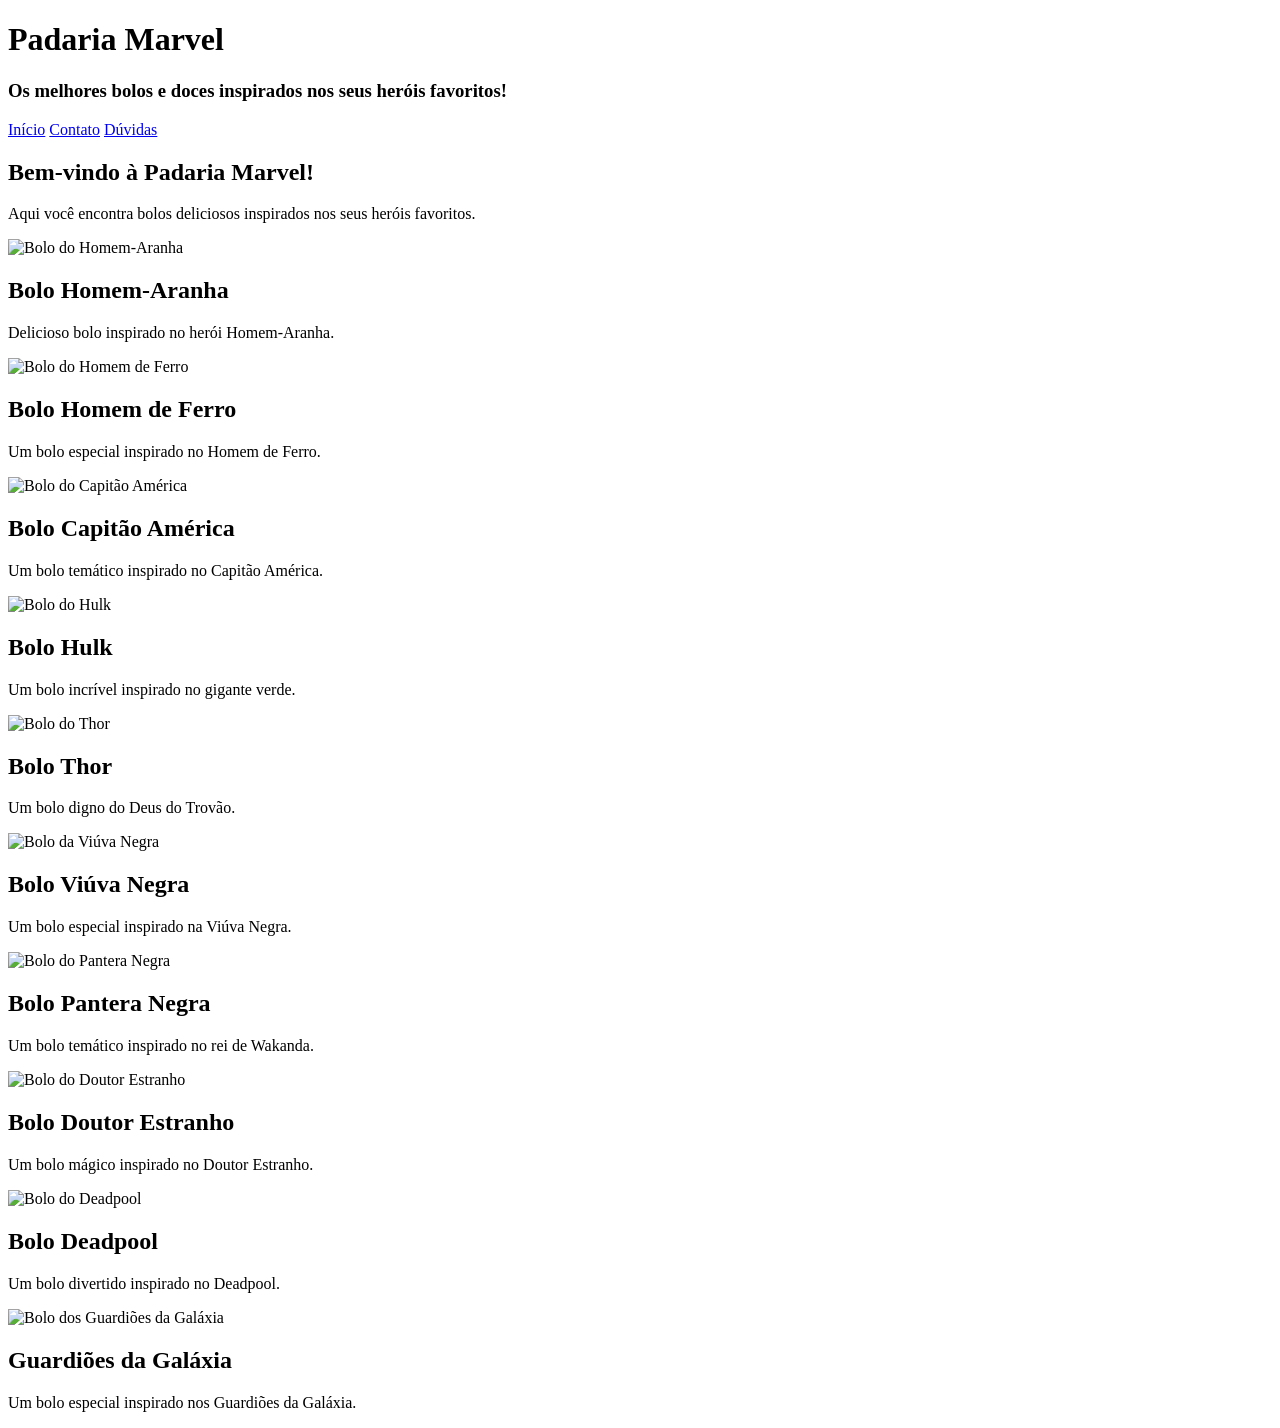
==== index.html @ 707b171e "Criando estrutura HTML" ====
<!DOCTYPE html>
<html lang="pt-br">


<head>
    <meta charset="UTF-8">
    <meta name="viewport" content="width=device-width, initial-scale=1.0">
    <title>Padaria Marvel</title>
    <link rel="stylesheet" href="style.css">
</head>


<body>


    <header>
        <h1>Padaria Marvel</h1>


        <h3>Os melhores bolos e doces inspirados nos seus heróis favoritos!</h3>


        <nav>
            <a href="index.html">Início</a>
            <a href="contato.html">Contato</a>
            <a href="duvidas.html">Dúvidas</a>
        </nav>
    </header>


    <main>


        <section id="sobre">
            <h2>Bem-vindo à Padaria Marvel!</h2>
            <p>
                Aqui você encontra bolos deliciosos inspirados
                nos seus heróis favoritos.
            </p>
        </section>


        <section id="produtos">


            <article class="card">
                <img src="1727292262514.webp" alt="Bolo do Homem-Aranha" title="Bolo do Homem-Aranha">
                <h2>Bolo Homem-Aranha</h2>
                <p>Delicioso bolo inspirado no herói Homem-Aranha.</p>
               
            </article>


            <article class="card">
                <img src="D_NQ_NP_689071-MLB108433237011_032026-O.webp" alt="Bolo do Homem de Ferro" title="Bolo do Homem de Ferro">
                <h2>Bolo Homem de Ferro</h2>
                <p>Um bolo especial inspirado no Homem de Ferro.</p>
               
            </article>


            <article class="card">
                <img src="foto-5-scaled.jpg" alt="Bolo do Capitão América" title="Bolo do Capitão América">
                <h2>Bolo Capitão América</h2>
                <p>Um bolo temático inspirado no Capitão América.</p>
               
            </article>


            <article class="card">
                <img src="1738588588593.webp" alt="Bolo do Hulk" title="Bolo do Hulk">
                <h2>Bolo Hulk</h2>
                <p>Um bolo incrível inspirado no gigante verde.</p>
               
            </article>


            <article class="card">
                <img src="images.jpg" alt="Bolo do Thor" title="Bolo do Thor">
                <h2>Bolo Thor</h2>
                <p>Um bolo digno do Deus do Trovão.</p>
             
            </article>


            <article class="card">
                <img src="images (1).jpg" alt="Bolo da Viúva Negra" title="Bolo da Viúva Negra">
                <h2>Bolo Viúva Negra</h2>
                <p>Um bolo especial inspirado na Viúva Negra.</p>
           
            </article>


            <article class="card">
                <img src="66f97f5c1faee3e176f2606da4690d90.jpg" alt="Bolo do Pantera Negra" title="Bolo do Pantera Negra">
                <h2>Bolo Pantera Negra</h2>
                <p>Um bolo temático inspirado no rei de Wakanda.</p>
               
            </article>


            <article class="card">
                <img src="images (2).jpg" alt="Bolo do Doutor Estranho" title="Bolo do Doutor Estranho">
                <h2>Bolo Doutor Estranho</h2>
                <p>Um bolo mágico inspirado no Doutor Estranho.</p>
           
            </article>


            <article class="card">
                <img src="images (3).jpg" alt="Bolo do Deadpool" title="Bolo do Deadpool">
                <h2>Bolo Deadpool</h2>
                <p>Um bolo divertido inspirado no Deadpool.</p>
         
            </article>


            <article class="card">
                <img src="5bd9ea155a8a8ba403362c2b54d43fc7.jpg" alt="Bolo dos Guardiões da Galáxia" title="Bolo dos Guardiões da Galáxia">
                <h2>Guardiões da Galáxia</h2>
                <p>Um bolo especial inspirado nos Guardiões da Galáxia.</p>
           
            </article>


        </section>


    </main>
</body>


</html>
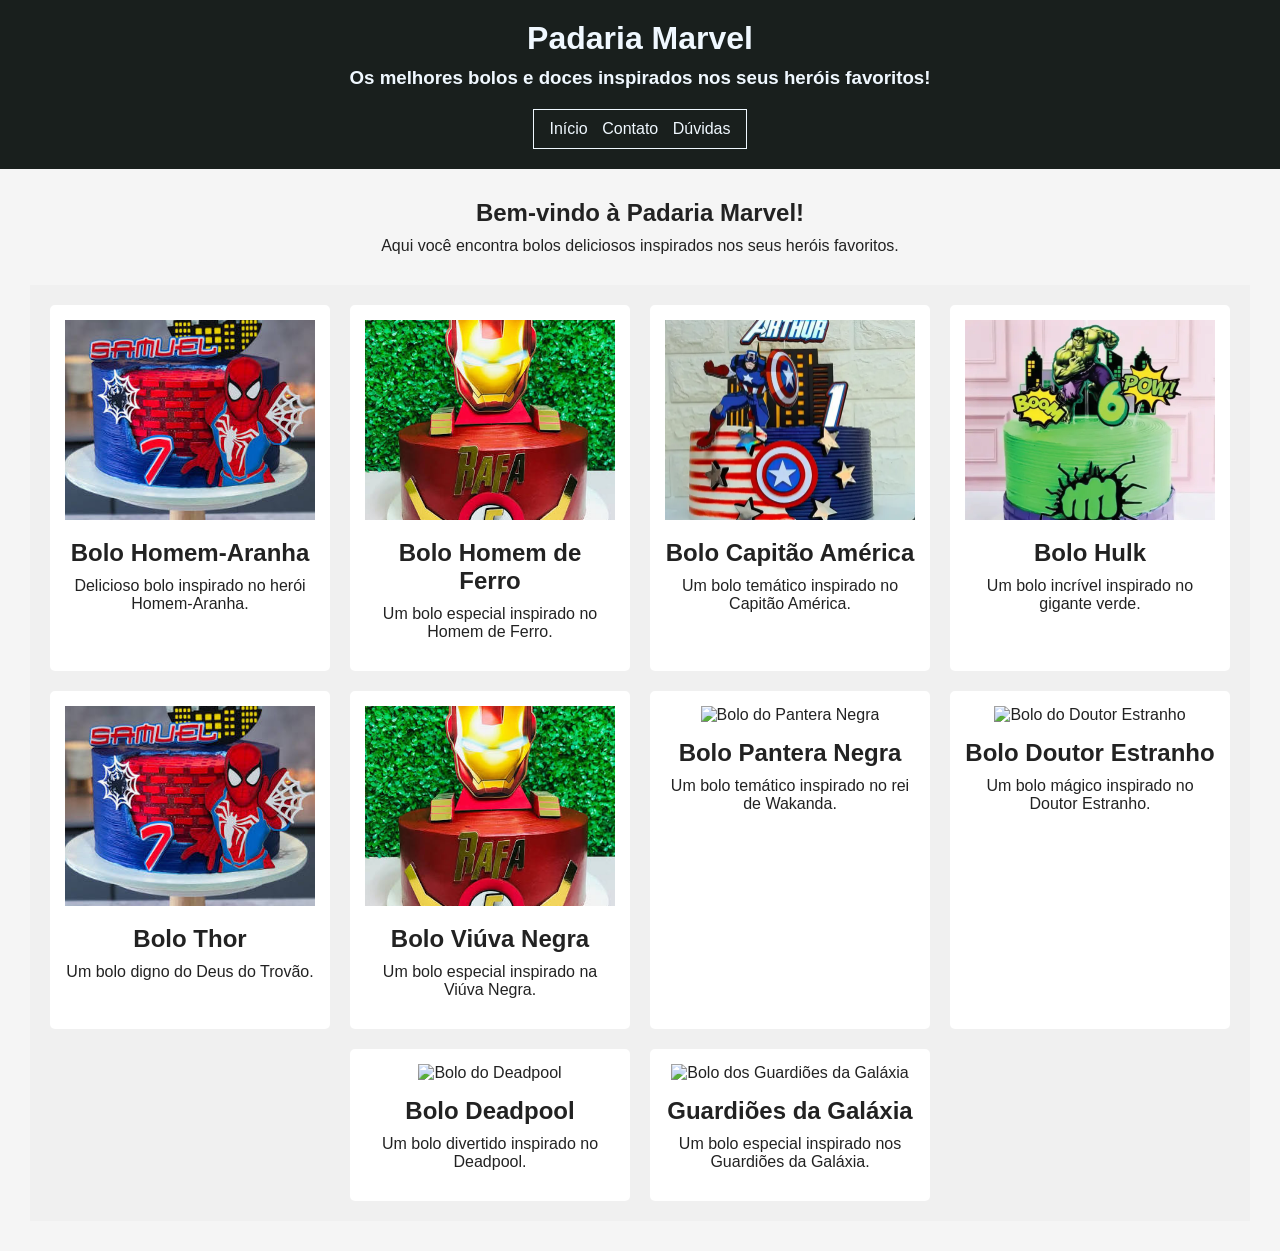
==== commit a06e4739: "Adicionando novas imagens dos herois" ====
--- a/index.html
+++ b/index.html
@@ -44,7 +44,7 @@
 
 
             <article class="card">
-                <img src="1727292262514.webp" alt="Bolo do Homem-Aranha" title="Bolo do Homem-Aranha">
+                <img src="images.jpg" alt="Bolo do Homem-Aranha" title="Bolo do Homem-Aranha">
                 <h2>Bolo Homem-Aranha</h2>
                 <p>Delicioso bolo inspirado no herói Homem-Aranha.</p>
                
@@ -52,7 +52,7 @@
 
 
             <article class="card">
-                <img src="D_NQ_NP_689071-MLB108433237011_032026-O.webp" alt="Bolo do Homem de Ferro" title="Bolo do Homem de Ferro">
+                <img src="images (1).jpg" alt="Bolo do Homem de Ferro" title="Bolo do Homem de Ferro">
                 <h2>Bolo Homem de Ferro</h2>
                 <p>Um bolo especial inspirado no Homem de Ferro.</p>
                
@@ -60,7 +60,7 @@
 
 
             <article class="card">
-                <img src="foto-5-scaled.jpg" alt="Bolo do Capitão América" title="Bolo do Capitão América">
+                <img src="1737122868485.webp" alt="Bolo do Capitão América" title="Bolo do Capitão América">
                 <h2>Bolo Capitão América</h2>
                 <p>Um bolo temático inspirado no Capitão América.</p>
                
--- a/style.css
+++ b/style.css
@@ -0,0 +1,128 @@
+* {
+    margin: 0;
+    padding: 0;
+}
+
+
+body {
+    font-family: Arial, sans-serif;
+    background-color: #f5f5f5;
+    color: #222;
+}
+
+
+header {
+    background-color: rgb(25, 31, 29);
+    color: aliceblue;
+    padding: 20px;
+    display: flex;
+    flex-direction: column;
+    align-items: center;
+}
+
+
+header h1 {
+    margin-bottom: 10px;
+}
+
+
+header h3 {
+    margin-bottom: 20px;
+}
+
+
+nav {
+    border: 1px solid aliceblue;
+    padding: 10px;
+}
+
+
+nav a {
+    color: aliceblue;
+    text-decoration: none;
+    margin: 0 5px;
+}
+
+
+nav a:hover {
+    color: rgb(65, 247, 247);
+}
+
+
+main {
+    padding: 30px;
+}
+
+
+#sobre {
+    text-align: center;
+    margin-bottom: 30px;
+}
+
+
+#sobre h2 {
+    margin-bottom: 10px;
+}
+
+
+#produtos {
+    background-color: rgb(240, 240, 240);
+    padding: 20px;
+    display: flex;
+    justify-content: center;
+    gap: 20px;
+    flex-wrap: wrap;
+}
+
+
+.card {
+    background-color: white;
+    padding: 15px;
+    width: 250px;
+    text-align: center;
+    border-radius: 5px;
+}
+
+
+.card img {
+    width: 250px;
+    height: 200px;
+    object-fit: cover;
+}
+
+
+.card h2 {
+    margin-top: 15px;
+    margin-bottom: 10px;
+}
+
+
+.card p {
+    margin-bottom: 15px;
+}
+
+
+.card a {
+    background-color: rgb(25, 31, 29);
+    color: white;
+    padding: 8px;
+    text-decoration: none;
+    display: inline-block;
+}
+
+
+.card a:hover {
+    background-color: rgb(65, 247, 247);
+    color: black;
+}
+
+
+footer {
+    background-color: rgb(25, 31, 29);
+    color: aliceblue;
+    padding: 20px;
+    text-align: center;
+    margin-top: 30px;
+}
+
+
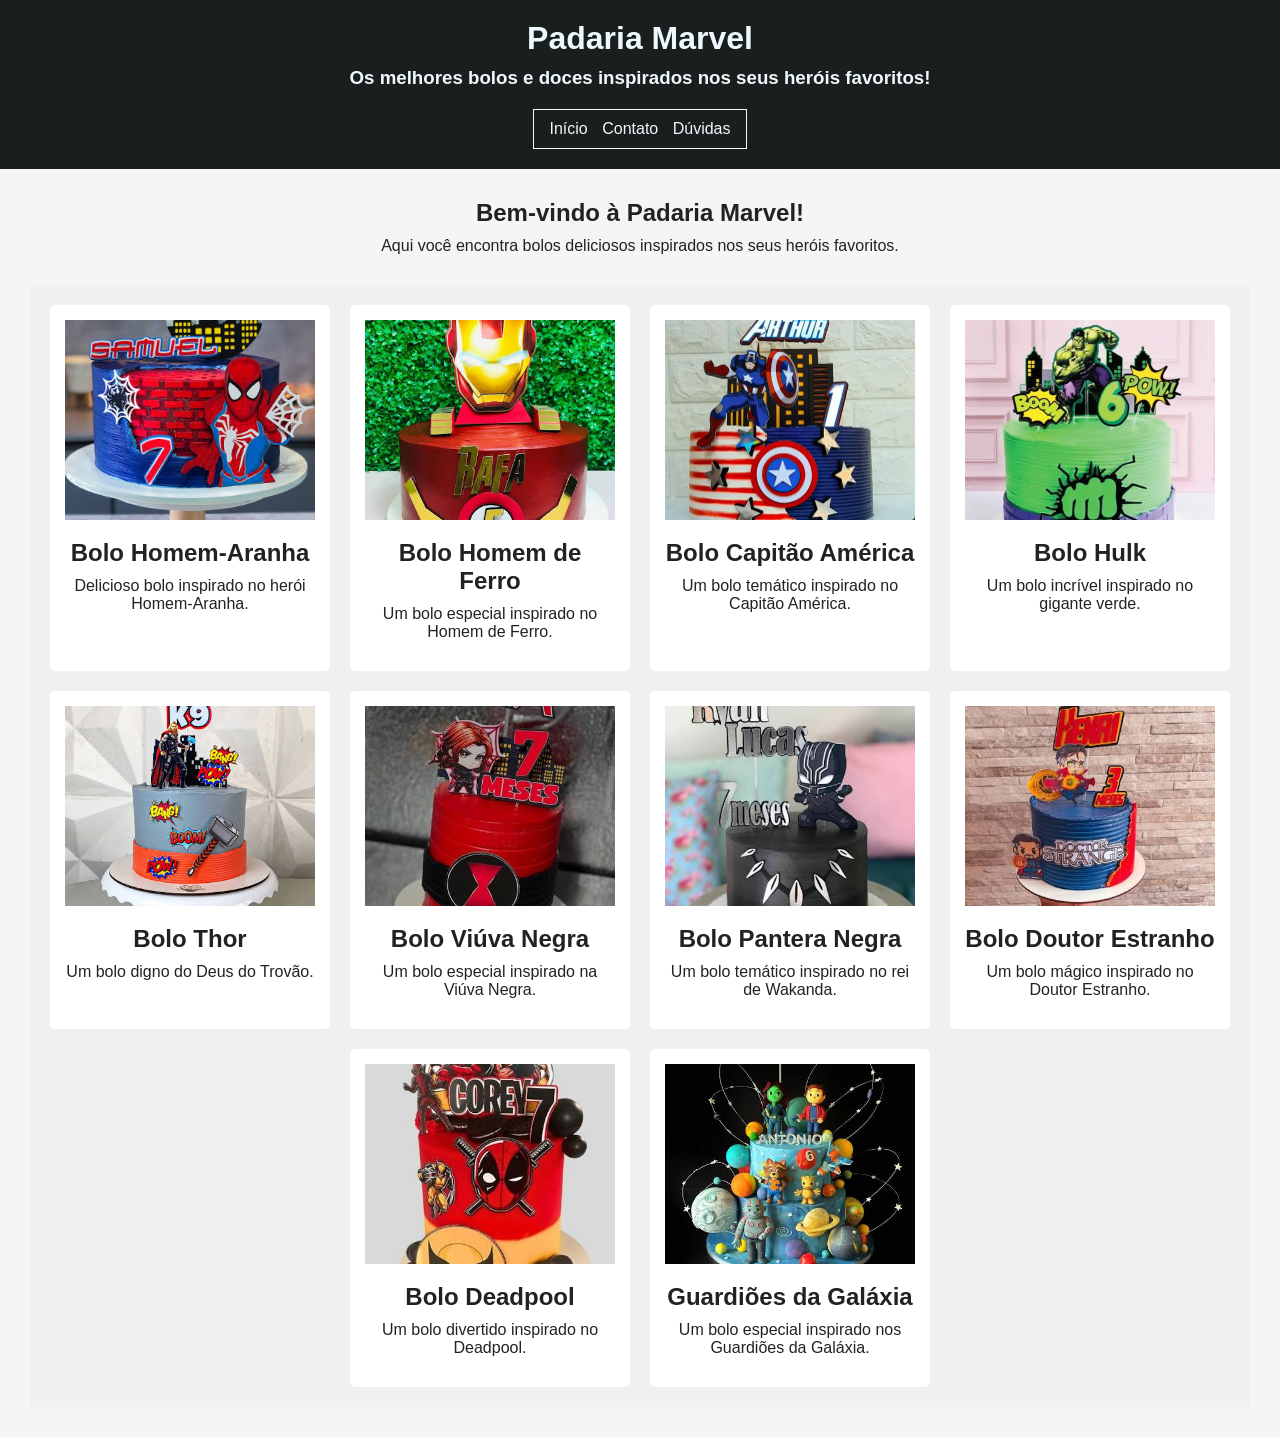
==== commit b098bea1: "Corrigindo imagens dos herois" ====
--- a/index.html
+++ b/index.html
@@ -76,7 +76,7 @@
 
 
             <article class="card">
-                <img src="images.jpg" alt="Bolo do Thor" title="Bolo do Thor">
+                <img src="images (2).jpg" alt="Bolo do Thor" title="Bolo do Thor">
                 <h2>Bolo Thor</h2>
                 <p>Um bolo digno do Deus do Trovão.</p>
              
@@ -84,7 +84,7 @@
 
 
             <article class="card">
-                <img src="images (1).jpg" alt="Bolo da Viúva Negra" title="Bolo da Viúva Negra">
+                <img src="images (3).jpg" alt="Bolo da Viúva Negra" title="Bolo da Viúva Negra">
                 <h2>Bolo Viúva Negra</h2>
                 <p>Um bolo especial inspirado na Viúva Negra.</p>
            
@@ -92,7 +92,7 @@
 
 
             <article class="card">
-                <img src="66f97f5c1faee3e176f2606da4690d90.jpg" alt="Bolo do Pantera Negra" title="Bolo do Pantera Negra">
+                <img src="images (4).jpg" alt="Bolo do Pantera Negra" title="Bolo do Pantera Negra">
                 <h2>Bolo Pantera Negra</h2>
                 <p>Um bolo temático inspirado no rei de Wakanda.</p>
                
@@ -100,7 +100,7 @@
 
 
             <article class="card">
-                <img src="images (2).jpg" alt="Bolo do Doutor Estranho" title="Bolo do Doutor Estranho">
+                <img src="images (5).jpg" alt="Bolo do Doutor Estranho" title="Bolo do Doutor Estranho">
                 <h2>Bolo Doutor Estranho</h2>
                 <p>Um bolo mágico inspirado no Doutor Estranho.</p>
            
@@ -108,7 +108,7 @@
 
 
             <article class="card">
-                <img src="images (3).jpg" alt="Bolo do Deadpool" title="Bolo do Deadpool">
+                <img src="images (6).jpg" alt="Bolo do Deadpool" title="Bolo do Deadpool">
                 <h2>Bolo Deadpool</h2>
                 <p>Um bolo divertido inspirado no Deadpool.</p>
          
@@ -116,7 +116,7 @@
 
 
             <article class="card">
-                <img src="5bd9ea155a8a8ba403362c2b54d43fc7.jpg" alt="Bolo dos Guardiões da Galáxia" title="Bolo dos Guardiões da Galáxia">
+                <img src="images (7).jpg" alt="Bolo dos Guardiões da Galáxia" title="Bolo dos Guardiões da Galáxia">
                 <h2>Guardiões da Galáxia</h2>
                 <p>Um bolo especial inspirado nos Guardiões da Galáxia.</p>
            
